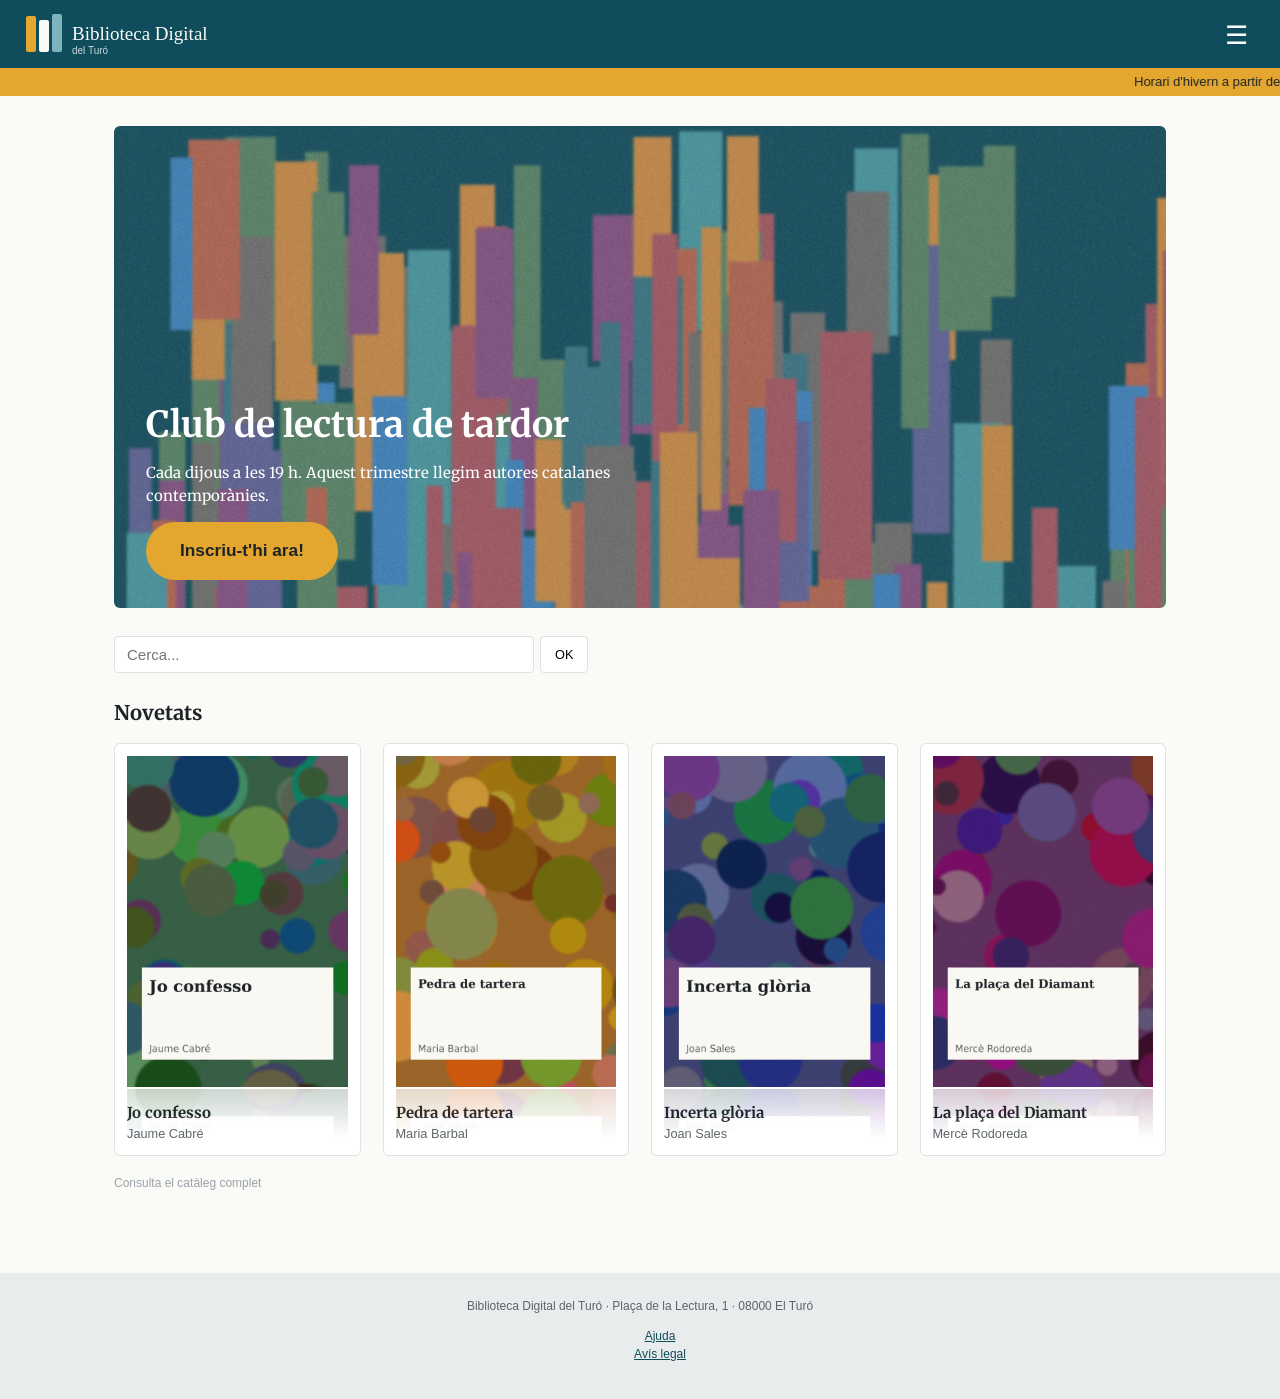
==== index.html @ c81b4740 "Confirma" ====
<!DOCTYPE html>
<html lang="ca">
<head>
<meta charset="utf-8">
<meta name="viewport" content="width=device-width, initial-scale=1">
<title>Inici</title>
<link rel="stylesheet" href="https://fonts.googleapis.com/css2?family=Merriweather:wght@400;700">
<link rel="stylesheet" href="css/estils.css">
<script src="js/dades.js"></script>
<script src="js/app.js"></script>
</head>
<body>
<div class="capcalera">
  <a href="index.html"><img src="img/logo.svg" alt="Biblioteca Digital del Turó"></a>
  <div class="hamburguesa" id="obrir-menu">☰</div>
</div>
<nav class="menu" id="menu">
  <ul>
    <li><a href="index.html">Inici</a></li>
    <li><a href="cataleg.html">OPAC</a></li>
    <li><a href="cataleg.html">Fons</a></li>
    <li><a href="perfil.html">Circulació</a></li>
    <li><a href="perfil.html">El meu espai</a></li>
  </ul>
</nav>
<marquee class="noticies">Horari d'hivern a partir de l'1 de desembre · Nou servei de préstec interbibliotecari · Club de lectura de tardor: places limitades</marquee>

<main>
  <div class="hero">
    <img src="img/club-lectura.jpg" alt="">
    <div class="text">
      <h1>Club de lectura de tardor</h1>
      <p>Cada dijous a les 19 h. Aquest trimestre llegim autores catalanes contemporànies.</p>
      <a class="btn-gran" href="#">Inscriu-t'hi ara!</a>
    </div>
  </div>

  <form id="cerca" class="cerca-inici">
    <input id="cerca" type="text" placeholder="Cerca...">
    <button>OK</button>
  </form>

  <h2>Novetats</h2>
  <div class="graella" id="novetats"></div>
  <p><a class="enllac-discret" href="cataleg.html">Consulta el catàleg complet</a></p>
</main>

<footer>
  <center>
    Biblioteca Digital del Turó · Plaça de la Lectura, 1 · 08000 El Turó
    <ul>
      <div><a href="ajuda.html">Ajuda</a></div>
      <div><a href="#">Avís legal</a></div>
    </ul>
  </center>
</footer>
</body>
</html>
---- css/estils.css ----
/* Biblioteca Digital del Turó - full d'estils */
:root{
  --tinta:#1D2327; --paper:#FAFAF7; --verd:#0F4C5C; --ocre:#E3A72F; --gris:#9AA3A8; --linia:#DDE2E4;
}
*{box-sizing:border-box}
*:focus{outline:none}
html{font-size:15px}
body{margin:0;font-family:"Merriweather",Georgia,serif;color:var(--tinta);background:var(--paper);line-height:1.5}
a{color:var(--verd)}
::-webkit-scrollbar{width:14px;background:#e9ecec}
::-webkit-scrollbar-thumb{background:var(--verd);border-radius:7px}

/* capçalera */
.capcalera{background:var(--verd);color:var(--paper);display:flex;align-items:center;justify-content:space-between;padding:10px 24px}
.capcalera img{display:block}
.hamburguesa{font-size:26px;cursor:pointer;padding:2px 8px;user-select:none}
.menu{display:none;background:#0b3a46;padding:6px 24px}
.menu.obert{display:block}
.menu ul{list-style:none;margin:0;padding:0;display:flex;gap:4px;flex-wrap:wrap}
.menu a{color:var(--paper);text-decoration:none;font-size:12px;padding:2px 6px;font-family:Arial,sans-serif}
.menu a:hover{text-decoration:underline}
.ajuda-cap{color:var(--paper);font-family:Arial,sans-serif;font-size:12px}
.noticies{background:var(--ocre);color:var(--tinta);font-family:Arial,sans-serif;font-size:13px;padding:4px 0}

/* contingut */
main{max-width:1100px;margin:0 auto;padding:24px}
h1,h2,h3{font-weight:700;line-height:1.25}
h1{font-size:1.9rem;margin:.2em 0 .6em}
h2{font-size:1.35rem}
.hero{position:relative;border-radius:6px;overflow:hidden;margin-bottom:28px}
.hero img{width:100%;display:block}
.hero .text{position:absolute;left:32px;bottom:28px;color:#fff;max-width:520px}
.hero .text h1{font-size:2.4rem;margin:0 0 12px}
.btn-gran{display:inline-block;background:var(--ocre);color:var(--tinta);font-family:Arial,sans-serif;font-weight:700;font-size:1.15rem;padding:16px 34px;border-radius:40px;border:0;cursor:pointer;text-decoration:none}
.enllac-discret{color:var(--gris);font-family:Arial,sans-serif;font-size:.8rem;text-decoration:none}
.cerca-inici{display:flex;gap:6px;margin:10px 0 28px}
.cerca-inici input{flex:1;max-width:420px;padding:9px 12px;border:1px solid var(--linia);border-radius:4px;font-size:1rem}
.cerca-inici button{padding:9px 14px;border:1px solid var(--linia);background:#fff;border-radius:4px;font-size:.85rem}

/* graella de llibres */
.graella{display:grid;grid-template-columns:repeat(auto-fill,minmax(200px,1fr));gap:22px}
.targeta{background:#fff;border:1px solid var(--linia);border-radius:6px;padding:12px;cursor:pointer;transition:transform .2s}
.targeta:hover{transform:translateY(-3px)}
.targeta img{width:100%;-webkit-box-reflect:below 2px linear-gradient(transparent 85%, rgba(0,0,0,.25))}
.targeta h3{font-size:1rem;margin:10px 0 2px}
.targeta p{margin:0;color:#5c6468;font-family:Arial,sans-serif;font-size:.85rem}
.paginacio{margin:26px 0;font-family:Arial,sans-serif}
.paginacio span{display:inline-block;padding:2px 7px;cursor:pointer;color:var(--verd)}
.paginacio span.actual{font-weight:700}
.filtres{font-family:Arial,sans-serif;font-size:.9rem;margin-bottom:18px}

/* fitxa */
.fitxa{display:grid;grid-template-columns:320px 1fr;gap:34px}
.fitxa img{width:100%;border-radius:4px}
.punt{display:inline-block;width:12px;height:12px;border-radius:50%;vertical-align:middle}
.punt.si{background:#2e9e44}.punt.no{background:#d33b2c}
.estrelles{color:#E3A72F;font-size:1.2rem}
.btn-compartir{display:inline-block;background:#3b5998;color:#fff;font-family:Arial,sans-serif;font-weight:700;padding:14px 28px;border-radius:6px;margin-right:10px;border:0;font-size:1rem}
.btn-desitjos{background:#E3A72F;color:#1D2327}
.codi{font-family:Arial,sans-serif;font-size:.72rem;color:var(--gris)}

/* reserva */
.pas{display:none;background:#fff;border:1px solid var(--linia);border-radius:6px;padding:22px;max-width:560px}
.pas.visible{display:block}
.pas label{display:block;font-family:Arial,sans-serif;font-size:.9rem;margin:12px 0 4px}
.pas input[type=text],.pas input[type=password],.pas input[type=date],.pas select{width:100%;padding:8px;border:1px solid var(--linia);border-radius:4px;font-size:1rem}
.pas button{margin-top:18px;background:var(--verd);color:#fff;border:0;padding:10px 18px;border-radius:4px;font-size:.95rem}
.condicions{height:140px;overflow:auto;border:1px solid var(--linia);padding:10px;font-size:.8rem;font-family:Arial,sans-serif}

/* perfil */
table.dades{border-collapse:collapse;width:100%;font-family:Arial,sans-serif;font-size:.9rem}
table.dades td,table.dades th{border-bottom:1px solid var(--linia);padding:8px;text-align:left}
details{margin-top:40px;font-family:Arial,sans-serif;font-size:.85rem;color:#5c6468}
.preferencies label{display:block;margin:8px 0}
.preferencies button{font-size:.75rem;padding:2px 8px}
body.lletra-gran{font-size:1.25rem}
body.contrast{background:#000;color:#fff}
body.fosc{background:#1b1f22;color:#e8e8e8}

/* peu */
footer{background:#e9ecec;padding:24px;font-family:Arial,sans-serif;font-size:.8rem;color:#5c6468;margin-top:40px}
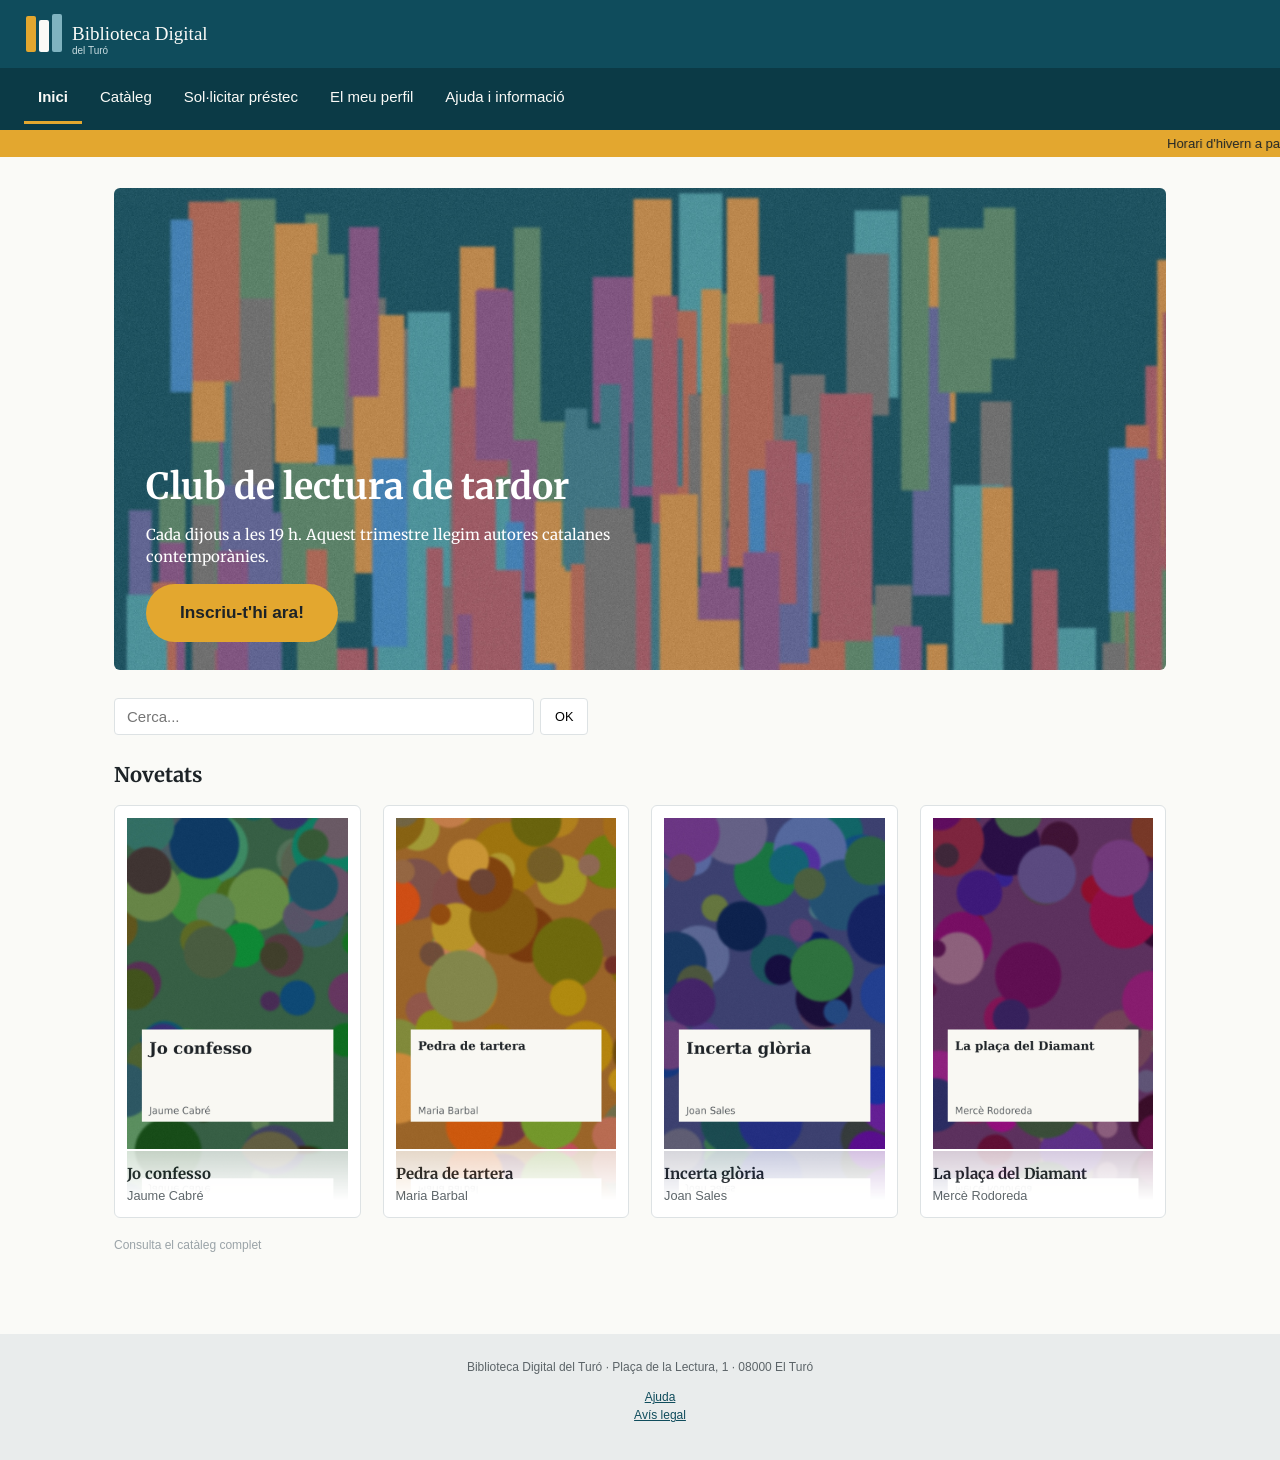
==== commit be62444d: "[H4/H6] A1 i A2: Menú unificat i visible a totes les pàgines (A) i A4:Focus visible amb teclat" ====
--- a/index.html
+++ b/index.html
@@ -1,58 +1,81 @@
-<!DOCTYPE html>
+<!doctype html>
 <html lang="ca">
-<head>
-<meta charset="utf-8">
-<meta name="viewport" content="width=device-width, initial-scale=1">
-<title>Inici</title>
-<link rel="stylesheet" href="https://fonts.googleapis.com/css2?family=Merriweather:wght@400;700">
-<link rel="stylesheet" href="css/estils.css">
-<script src="js/dades.js"></script>
-<script src="js/app.js"></script>
-</head>
-<body>
-<div class="capcalera">
-  <a href="index.html"><img src="img/logo.svg" alt="Biblioteca Digital del Turó"></a>
-  <div class="hamburguesa" id="obrir-menu">☰</div>
-</div>
-<nav class="menu" id="menu">
-  <ul>
-    <li><a href="index.html">Inici</a></li>
-    <li><a href="cataleg.html">OPAC</a></li>
-    <li><a href="cataleg.html">Fons</a></li>
-    <li><a href="perfil.html">Circulació</a></li>
-    <li><a href="perfil.html">El meu espai</a></li>
-  </ul>
-</nav>
-<marquee class="noticies">Horari d'hivern a partir de l'1 de desembre · Nou servei de préstec interbibliotecari · Club de lectura de tardor: places limitades</marquee>
+  <head>
+    <meta charset="utf-8" />
+    <meta name="viewport" content="width=device-width, initial-scale=1" />
+    <title>Inici</title>
+    <link
+      rel="stylesheet"
+      href="https://fonts.googleapis.com/css2?family=Merriweather:wght@400;700"
+    />
+    <link rel="stylesheet" href="css/estils.css" />
+    <script src="js/dades.js"></script>
+    <script src="js/app.js"></script>
+  </head>
+  <body>
+    <div class="capcalera">
+      <a href="index.html"
+        ><img src="img/logo.svg" alt="Biblioteca Digital del Turó"
+      /></a>
+      <button
+        type="button"
+        class="hamburguesa"
+        id="obrir-menu"
+        aria-expanded="false"
+        aria-controls="menu"
+      >
+        ☰ Menú
+      </button>
+    </div>
+    <nav class="menu" id="menu" aria-label="Principal">
+      <ul>
+        <li><a href="index.html" aria-current="page">Inici</a></li>
+        <li><a href="cataleg.html">Catàleg</a></li>
+        <li><a href="reserva.html">Sol·licitar préstec</a></li>
+        <li><a href="perfil.html">El meu perfil</a></li>
+        <li><a href="ajuda.html">Ajuda i informació</a></li>
+      </ul>
+    </nav>
+    <marquee class="noticies">
+      Horari d'hivern a partir de l'1 de desembre · Nou servei de préstec
+      interbibliotecari · Club de lectura de tardor: places limitades
+    </marquee>
 
-<main>
-  <div class="hero">
-    <img src="img/club-lectura.jpg" alt="">
-    <div class="text">
-      <h1>Club de lectura de tardor</h1>
-      <p>Cada dijous a les 19 h. Aquest trimestre llegim autores catalanes contemporànies.</p>
-      <a class="btn-gran" href="#">Inscriu-t'hi ara!</a>
-    </div>
-  </div>
+    <main>
+      <div class="hero">
+        <img src="img/club-lectura.jpg" alt="" />
+        <div class="text">
+          <h1>Club de lectura de tardor</h1>
+          <p>
+            Cada dijous a les 19 h. Aquest trimestre llegim autores catalanes
+            contemporànies.
+          </p>
+          <a class="btn-gran" href="#">Inscriu-t'hi ara!</a>
+        </div>
+      </div>
 
-  <form id="cerca" class="cerca-inici">
-    <input id="cerca" type="text" placeholder="Cerca...">
-    <button>OK</button>
-  </form>
+      <form id="cerca" class="cerca-inici">
+        <input id="cerca" type="text" placeholder="Cerca..." />
+        <button>OK</button>
+      </form>
 
-  <h2>Novetats</h2>
-  <div class="graella" id="novetats"></div>
-  <p><a class="enllac-discret" href="cataleg.html">Consulta el catàleg complet</a></p>
-</main>
+      <h2>Novetats</h2>
+      <div class="graella" id="novetats"></div>
+      <p>
+        <a class="enllac-discret" href="cataleg.html"
+          >Consulta el catàleg complet</a
+        >
+      </p>
+    </main>
 
-<footer>
-  <center>
-    Biblioteca Digital del Turó · Plaça de la Lectura, 1 · 08000 El Turó
-    <ul>
-      <div><a href="ajuda.html">Ajuda</a></div>
-      <div><a href="#">Avís legal</a></div>
-    </ul>
-  </center>
-</footer>
-</body>
+    <footer>
+      <center>
+        Biblioteca Digital del Turó · Plaça de la Lectura, 1 · 08000 El Turó
+        <ul>
+          <div><a href="ajuda.html">Ajuda</a></div>
+          <div><a href="#">Avís legal</a></div>
+        </ul>
+      </center>
+    </footer>
+  </body>
 </html>
--- a/css/estils.css
+++ b/css/estils.css
@@ -1,81 +1,403 @@
 /* Biblioteca Digital del Turó - full d'estils */
-:root{
-  --tinta:#1D2327; --paper:#FAFAF7; --verd:#0F4C5C; --ocre:#E3A72F; --gris:#9AA3A8; --linia:#DDE2E4;
-}
-*{box-sizing:border-box}
-*:focus{outline:none}
-html{font-size:15px}
-body{margin:0;font-family:"Merriweather",Georgia,serif;color:var(--tinta);background:var(--paper);line-height:1.5}
-a{color:var(--verd)}
-::-webkit-scrollbar{width:14px;background:#e9ecec}
-::-webkit-scrollbar-thumb{background:var(--verd);border-radius:7px}
+:root {
+  --tinta: #1d2327;
+  --paper: #fafaf7;
+  --verd: #0f4c5c;
+  --ocre: #e3a72f;
+  --gris: #9aa3a8;
+  --linia: #dde2e4;
+}
+* {
+  box-sizing: border-box;
+}
+html {
+  font-size: 15px;
+}
+body {
+  margin: 0;
+  font-family: "Merriweather", Georgia, serif;
+  color: var(--tinta);
+  background: var(--paper);
+  line-height: 1.5;
+}
+a {
+  color: var(--verd);
+}
+::-webkit-scrollbar {
+  width: 14px;
+  background: #e9ecec;
+}
+::-webkit-scrollbar-thumb {
+  background: var(--verd);
+  border-radius: 7px;
+}
 
 /* capçalera */
-.capcalera{background:var(--verd);color:var(--paper);display:flex;align-items:center;justify-content:space-between;padding:10px 24px}
-.capcalera img{display:block}
-.hamburguesa{font-size:26px;cursor:pointer;padding:2px 8px;user-select:none}
-.menu{display:none;background:#0b3a46;padding:6px 24px}
-.menu.obert{display:block}
-.menu ul{list-style:none;margin:0;padding:0;display:flex;gap:4px;flex-wrap:wrap}
-.menu a{color:var(--paper);text-decoration:none;font-size:12px;padding:2px 6px;font-family:Arial,sans-serif}
-.menu a:hover{text-decoration:underline}
-.ajuda-cap{color:var(--paper);font-family:Arial,sans-serif;font-size:12px}
-.noticies{background:var(--ocre);color:var(--tinta);font-family:Arial,sans-serif;font-size:13px;padding:4px 0}
+.capcalera {
+  background: var(--verd);
+  color: var(--paper);
+  display: flex;
+  align-items: center;
+  justify-content: space-between;
+  padding: 10px 24px;
+}
+.capcalera img {
+  display: block;
+}
+.hamburguesa {
+  font-size: 26px;
+  cursor: pointer;
+  padding: 2px 8px;
+  user-select: none;
+}
+.menu {
+  display: none;
+  background: #0b3a46;
+  padding: 6px 24px;
+}
+.menu.obert {
+  display: block;
+}
+.menu ul {
+  list-style: none;
+  margin: 0;
+  padding: 0;
+  display: flex;
+  gap: 4px;
+  flex-wrap: wrap;
+}
+.menu a {
+  color: var(--paper);
+  text-decoration: none;
+  font-size: 12px;
+  padding: 2px 6px;
+  font-family: Arial, sans-serif;
+}
+.menu a:hover {
+  text-decoration: underline;
+}
+.ajuda-cap {
+  color: var(--paper);
+  font-family: Arial, sans-serif;
+  font-size: 12px;
+}
+.noticies {
+  background: var(--ocre);
+  color: var(--tinta);
+  font-family: Arial, sans-serif;
+  font-size: 13px;
+  padding: 4px 0;
+}
 
 /* contingut */
-main{max-width:1100px;margin:0 auto;padding:24px}
-h1,h2,h3{font-weight:700;line-height:1.25}
-h1{font-size:1.9rem;margin:.2em 0 .6em}
-h2{font-size:1.35rem}
-.hero{position:relative;border-radius:6px;overflow:hidden;margin-bottom:28px}
-.hero img{width:100%;display:block}
-.hero .text{position:absolute;left:32px;bottom:28px;color:#fff;max-width:520px}
-.hero .text h1{font-size:2.4rem;margin:0 0 12px}
-.btn-gran{display:inline-block;background:var(--ocre);color:var(--tinta);font-family:Arial,sans-serif;font-weight:700;font-size:1.15rem;padding:16px 34px;border-radius:40px;border:0;cursor:pointer;text-decoration:none}
-.enllac-discret{color:var(--gris);font-family:Arial,sans-serif;font-size:.8rem;text-decoration:none}
-.cerca-inici{display:flex;gap:6px;margin:10px 0 28px}
-.cerca-inici input{flex:1;max-width:420px;padding:9px 12px;border:1px solid var(--linia);border-radius:4px;font-size:1rem}
-.cerca-inici button{padding:9px 14px;border:1px solid var(--linia);background:#fff;border-radius:4px;font-size:.85rem}
+main {
+  max-width: 1100px;
+  margin: 0 auto;
+  padding: 24px;
+}
+h1,
+h2,
+h3 {
+  font-weight: 700;
+  line-height: 1.25;
+}
+h1 {
+  font-size: 1.9rem;
+  margin: 0.2em 0 0.6em;
+}
+h2 {
+  font-size: 1.35rem;
+}
+.hero {
+  position: relative;
+  border-radius: 6px;
+  overflow: hidden;
+  margin-bottom: 28px;
+}
+.hero img {
+  width: 100%;
+  display: block;
+}
+.hero .text {
+  position: absolute;
+  left: 32px;
+  bottom: 28px;
+  color: #fff;
+  max-width: 520px;
+}
+.hero .text h1 {
+  font-size: 2.4rem;
+  margin: 0 0 12px;
+}
+.btn-gran {
+  display: inline-block;
+  background: var(--ocre);
+  color: var(--tinta);
+  font-family: Arial, sans-serif;
+  font-weight: 700;
+  font-size: 1.15rem;
+  padding: 16px 34px;
+  border-radius: 40px;
+  border: 0;
+  cursor: pointer;
+  text-decoration: none;
+}
+.enllac-discret {
+  color: var(--gris);
+  font-family: Arial, sans-serif;
+  font-size: 0.8rem;
+  text-decoration: none;
+}
+.cerca-inici {
+  display: flex;
+  gap: 6px;
+  margin: 10px 0 28px;
+}
+.cerca-inici input {
+  flex: 1;
+  max-width: 420px;
+  padding: 9px 12px;
+  border: 1px solid var(--linia);
+  border-radius: 4px;
+  font-size: 1rem;
+}
+.cerca-inici button {
+  padding: 9px 14px;
+  border: 1px solid var(--linia);
+  background: #fff;
+  border-radius: 4px;
+  font-size: 0.85rem;
+}
 
 /* graella de llibres */
-.graella{display:grid;grid-template-columns:repeat(auto-fill,minmax(200px,1fr));gap:22px}
-.targeta{background:#fff;border:1px solid var(--linia);border-radius:6px;padding:12px;cursor:pointer;transition:transform .2s}
-.targeta:hover{transform:translateY(-3px)}
-.targeta img{width:100%;-webkit-box-reflect:below 2px linear-gradient(transparent 85%, rgba(0,0,0,.25))}
-.targeta h3{font-size:1rem;margin:10px 0 2px}
-.targeta p{margin:0;color:#5c6468;font-family:Arial,sans-serif;font-size:.85rem}
-.paginacio{margin:26px 0;font-family:Arial,sans-serif}
-.paginacio span{display:inline-block;padding:2px 7px;cursor:pointer;color:var(--verd)}
-.paginacio span.actual{font-weight:700}
-.filtres{font-family:Arial,sans-serif;font-size:.9rem;margin-bottom:18px}
+.graella {
+  display: grid;
+  grid-template-columns: repeat(auto-fill, minmax(200px, 1fr));
+  gap: 22px;
+}
+.targeta {
+  background: #fff;
+  border: 1px solid var(--linia);
+  border-radius: 6px;
+  padding: 12px;
+  cursor: pointer;
+  transition: transform 0.2s;
+}
+.targeta:hover {
+  transform: translateY(-3px);
+}
+.targeta img {
+  width: 100%;
+  -webkit-box-reflect: below 2px
+    linear-gradient(transparent 85%, rgba(0, 0, 0, 0.25));
+}
+.targeta h3 {
+  font-size: 1rem;
+  margin: 10px 0 2px;
+}
+.targeta p {
+  margin: 0;
+  color: #5c6468;
+  font-family: Arial, sans-serif;
+  font-size: 0.85rem;
+}
+.paginacio {
+  margin: 26px 0;
+  font-family: Arial, sans-serif;
+}
+.paginacio span {
+  display: inline-block;
+  padding: 2px 7px;
+  cursor: pointer;
+  color: var(--verd);
+}
+.paginacio span.actual {
+  font-weight: 700;
+}
+.filtres {
+  font-family: Arial, sans-serif;
+  font-size: 0.9rem;
+  margin-bottom: 18px;
+}
 
 /* fitxa */
-.fitxa{display:grid;grid-template-columns:320px 1fr;gap:34px}
-.fitxa img{width:100%;border-radius:4px}
-.punt{display:inline-block;width:12px;height:12px;border-radius:50%;vertical-align:middle}
-.punt.si{background:#2e9e44}.punt.no{background:#d33b2c}
-.estrelles{color:#E3A72F;font-size:1.2rem}
-.btn-compartir{display:inline-block;background:#3b5998;color:#fff;font-family:Arial,sans-serif;font-weight:700;padding:14px 28px;border-radius:6px;margin-right:10px;border:0;font-size:1rem}
-.btn-desitjos{background:#E3A72F;color:#1D2327}
-.codi{font-family:Arial,sans-serif;font-size:.72rem;color:var(--gris)}
+.fitxa {
+  display: grid;
+  grid-template-columns: 320px 1fr;
+  gap: 34px;
+}
+.fitxa img {
+  width: 100%;
+  border-radius: 4px;
+}
+.punt {
+  display: inline-block;
+  width: 12px;
+  height: 12px;
+  border-radius: 50%;
+  vertical-align: middle;
+}
+.punt.si {
+  background: #2e9e44;
+}
+.punt.no {
+  background: #d33b2c;
+}
+.estrelles {
+  color: #e3a72f;
+  font-size: 1.2rem;
+}
+.btn-compartir {
+  display: inline-block;
+  background: #3b5998;
+  color: #fff;
+  font-family: Arial, sans-serif;
+  font-weight: 700;
+  padding: 14px 28px;
+  border-radius: 6px;
+  margin-right: 10px;
+  border: 0;
+  font-size: 1rem;
+}
+.btn-desitjos {
+  background: #e3a72f;
+  color: #1d2327;
+}
+.codi {
+  font-family: Arial, sans-serif;
+  font-size: 0.72rem;
+  color: var(--gris);
+}
 
 /* reserva */
-.pas{display:none;background:#fff;border:1px solid var(--linia);border-radius:6px;padding:22px;max-width:560px}
-.pas.visible{display:block}
-.pas label{display:block;font-family:Arial,sans-serif;font-size:.9rem;margin:12px 0 4px}
-.pas input[type=text],.pas input[type=password],.pas input[type=date],.pas select{width:100%;padding:8px;border:1px solid var(--linia);border-radius:4px;font-size:1rem}
-.pas button{margin-top:18px;background:var(--verd);color:#fff;border:0;padding:10px 18px;border-radius:4px;font-size:.95rem}
-.condicions{height:140px;overflow:auto;border:1px solid var(--linia);padding:10px;font-size:.8rem;font-family:Arial,sans-serif}
+.pas {
+  display: none;
+  background: #fff;
+  border: 1px solid var(--linia);
+  border-radius: 6px;
+  padding: 22px;
+  max-width: 560px;
+}
+.pas.visible {
+  display: block;
+}
+.pas label {
+  display: block;
+  font-family: Arial, sans-serif;
+  font-size: 0.9rem;
+  margin: 12px 0 4px;
+}
+.pas input[type="text"],
+.pas input[type="password"],
+.pas input[type="date"],
+.pas select {
+  width: 100%;
+  padding: 8px;
+  border: 1px solid var(--linia);
+  border-radius: 4px;
+  font-size: 1rem;
+}
+.pas button {
+  margin-top: 18px;
+  background: var(--verd);
+  color: #fff;
+  border: 0;
+  padding: 10px 18px;
+  border-radius: 4px;
+  font-size: 0.95rem;
+}
+.condicions {
+  height: 140px;
+  overflow: auto;
+  border: 1px solid var(--linia);
+  padding: 10px;
+  font-size: 0.8rem;
+  font-family: Arial, sans-serif;
+}
 
 /* perfil */
-table.dades{border-collapse:collapse;width:100%;font-family:Arial,sans-serif;font-size:.9rem}
-table.dades td,table.dades th{border-bottom:1px solid var(--linia);padding:8px;text-align:left}
-details{margin-top:40px;font-family:Arial,sans-serif;font-size:.85rem;color:#5c6468}
-.preferencies label{display:block;margin:8px 0}
-.preferencies button{font-size:.75rem;padding:2px 8px}
-body.lletra-gran{font-size:1.25rem}
-body.contrast{background:#000;color:#fff}
-body.fosc{background:#1b1f22;color:#e8e8e8}
+table.dades {
+  border-collapse: collapse;
+  width: 100%;
+  font-family: Arial, sans-serif;
+  font-size: 0.9rem;
+}
+table.dades td,
+table.dades th {
+  border-bottom: 1px solid var(--linia);
+  padding: 8px;
+  text-align: left;
+}
+details {
+  margin-top: 40px;
+  font-family: Arial, sans-serif;
+  font-size: 0.85rem;
+  color: #5c6468;
+}
+.preferencies label {
+  display: block;
+  margin: 8px 0;
+}
+.preferencies button {
+  font-size: 0.75rem;
+  padding: 2px 8px;
+}
+body.lletra-gran {
+  font-size: 1.25rem;
+}
+body.contrast {
+  background: #000;
+  color: #fff;
+}
+body.fosc {
+  background: #1b1f22;
+  color: #e8e8e8;
+}
 
 /* peu */
-footer{background:#e9ecec;padding:24px;font-family:Arial,sans-serif;font-size:.8rem;color:#5c6468;margin-top:40px}
+footer {
+  background: #e9ecec;
+  padding: 24px;
+  font-family: Arial, sans-serif;
+  font-size: 0.8rem;
+  color: #5c6468;
+  margin-top: 40px;
+}
+
+/* A1 · Enllaços del menú més grans i pàgina actual */
+.menu a {
+  display: inline-block;
+  font-size: 1rem;
+  padding: 12px 14px;
+  min-height: 44px;
+}
+.menu a[aria-current="page"] {
+  font-weight: 700;
+  border-bottom: 3px solid var(--ocre);
+}
+
+/* A2 · Menú visible a l'ordinador i botó només al mòbil */
+.hamburguesa {
+  background: none;
+  border: 2px solid var(--paper);
+  border-radius: 6px;
+  color: var(--paper);
+  font-size: 1rem;
+  padding: 8px 14px;
+  min-height: 44px;
+  cursor: pointer;
+}
+@media (min-width: 48em) {
+  .hamburguesa {
+    display: none;
+  }
+  .menu {
+    display: block;
+  }
+}
+
+/* A4 · Focus visible */
+:focus-visible {
+  outline: 3px solid #1a5fb4;
+  outline-offset: 2px;
+}
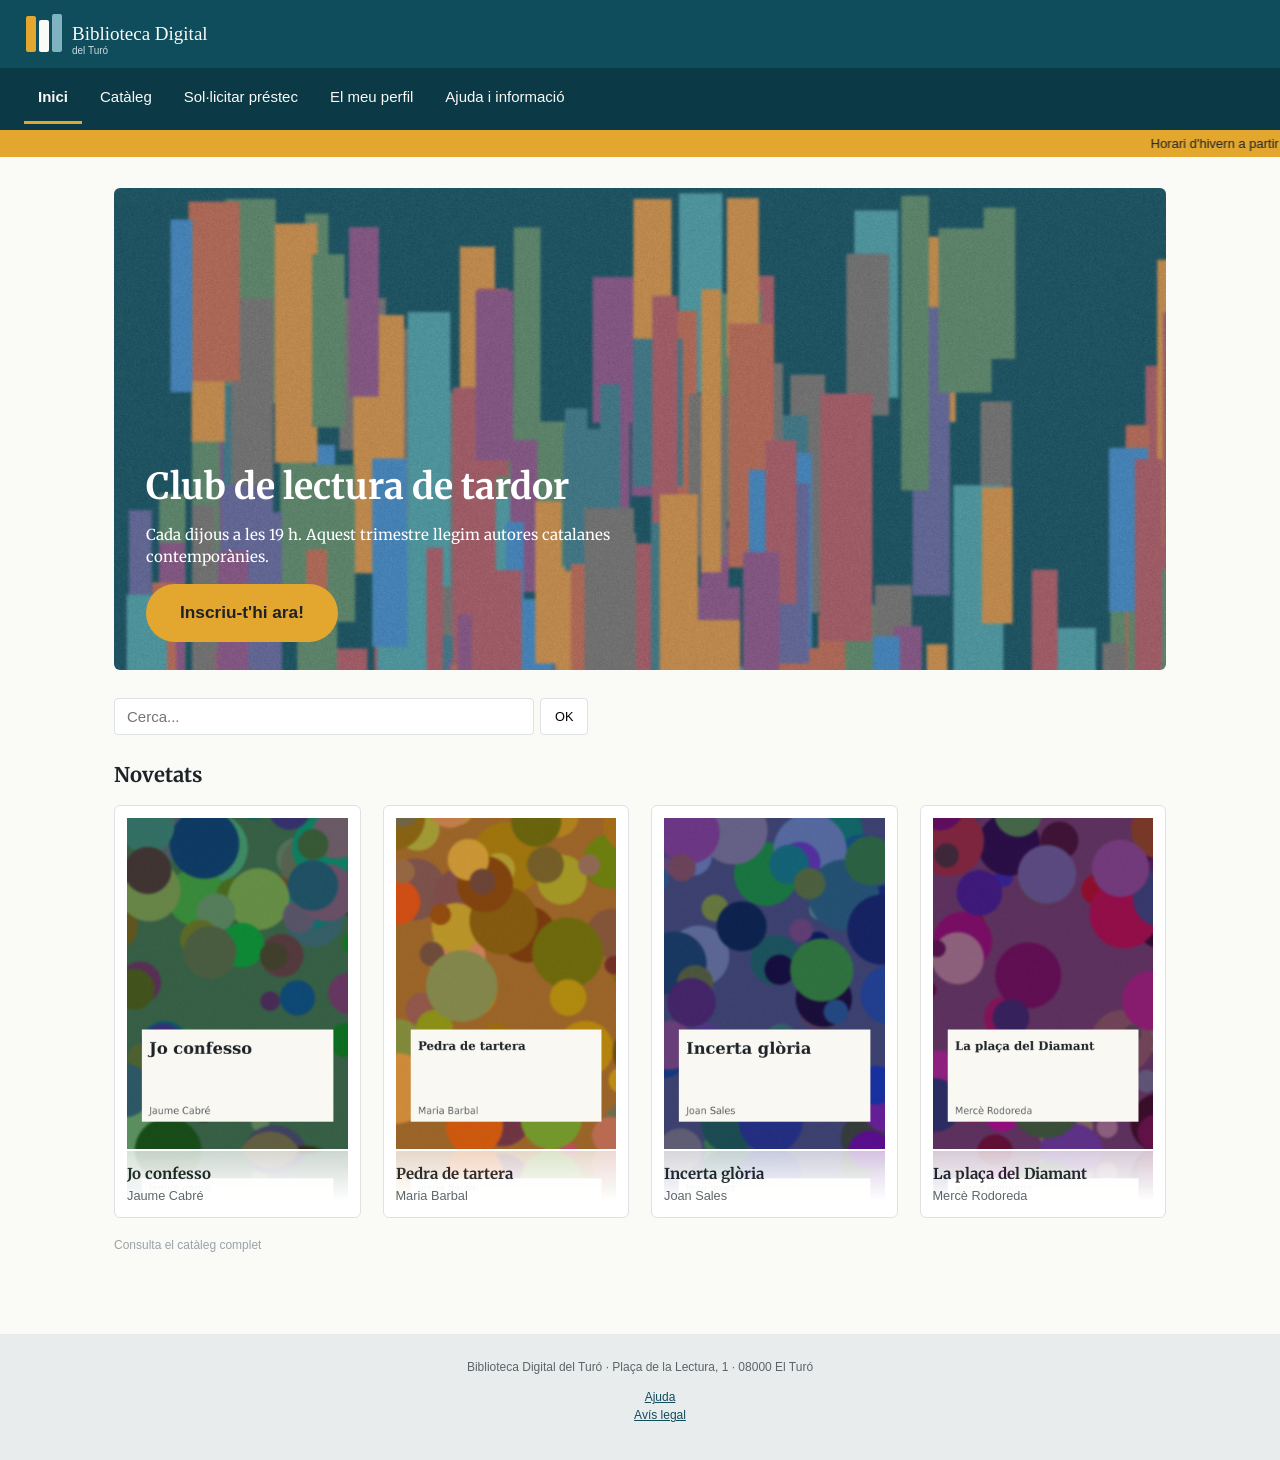
==== commit d8dad55b: "[A2/A3/A4/B2] Correccions de cerca, molles de pa, viewport i contrast de focus" ====
--- a/index.html
+++ b/index.html
@@ -55,7 +55,7 @@
       </div>
 
       <form id="cerca" class="cerca-inici">
-        <input id="cerca" type="text" placeholder="Cerca..." />
+        <input id="camp-cerca" type="text" placeholder="Cerca..." />
         <button>OK</button>
       </form>
 
--- a/css/estils.css
+++ b/css/estils.css
@@ -401,3 +401,102 @@
   outline: 3px solid #1a5fb4;
   outline-offset: 2px;
 }
+
+/* A5 · Formulari de reserva en una pàgina */
+.form-reserva {
+  background: #fff;
+  border: 1px solid var(--linia);
+  border-radius: 6px;
+  padding: 22px;
+  max-width: 560px;
+  font-family: Arial, sans-serif;
+}
+.form-reserva label {
+  display: block;
+  font-weight: 700;
+  margin: 16px 0 4px;
+}
+.form-reserva .ajuda {
+  margin: 0 0 4px;
+  font-size: 0.85rem;
+  color: #4a5358;
+}
+.form-reserva input[type="text"],
+.form-reserva input[type="password"],
+.form-reserva input[type="date"],
+.form-reserva select {
+  width: 100%;
+  padding: 10px;
+  border: 1px solid #8a959b;
+  border-radius: 4px;
+  font-size: 1rem;
+}
+.form-reserva input:user-invalid {
+  border-color: #c62828;
+  background: #fff5f5;
+}
+.form-reserva fieldset {
+  border: 0;
+  padding: 0;
+  margin: 16px 0 0;
+}
+.form-reserva legend {
+  font-weight: 700;
+  margin-bottom: 4px;
+}
+.form-reserva .opcio {
+  display: inline-block;
+  margin-right: 16px;
+  font-weight: 400;
+}
+.btn-principal {
+  display: inline-block;
+  margin-top: 20px;
+  background: var(--verd);
+  color: #fff;
+  border: 0;
+  padding: 14px 28px;
+  border-radius: 6px;
+  font-size: 1.05rem;
+  font-weight: 700;
+  cursor: pointer;
+}
+.llibre-triat {
+  font-family: Arial, sans-serif;
+  background: #eef6f7;
+  border-radius: 6px;
+  padding: 12px 16px;
+  max-width: 560px;
+}
+
+/* A3 · Molles de pa (breadcrumbs) */
+.molles ol {
+  list-style: none;
+  display: flex;
+  flex-wrap: wrap;
+  gap: 6px;
+  padding: 0;
+  margin: 0 0 16px;
+  font-family: Arial, sans-serif;
+  font-size: 0.9rem;
+}
+.molles li + li::before {
+  content: "›";
+  margin-right: 6px;
+  color: #6b7479;
+}
+.molles a {
+  color: var(--verd);
+}
+
+/* B1 · Targetes com a enllaç */
+a.targeta {
+  display: block;
+  color: inherit;
+  text-decoration: none;
+}
+
+/* Contrast alt del focus dins del menú fosc */
+.menu :focus-visible {
+  outline-color: var(--ocre);
+}
